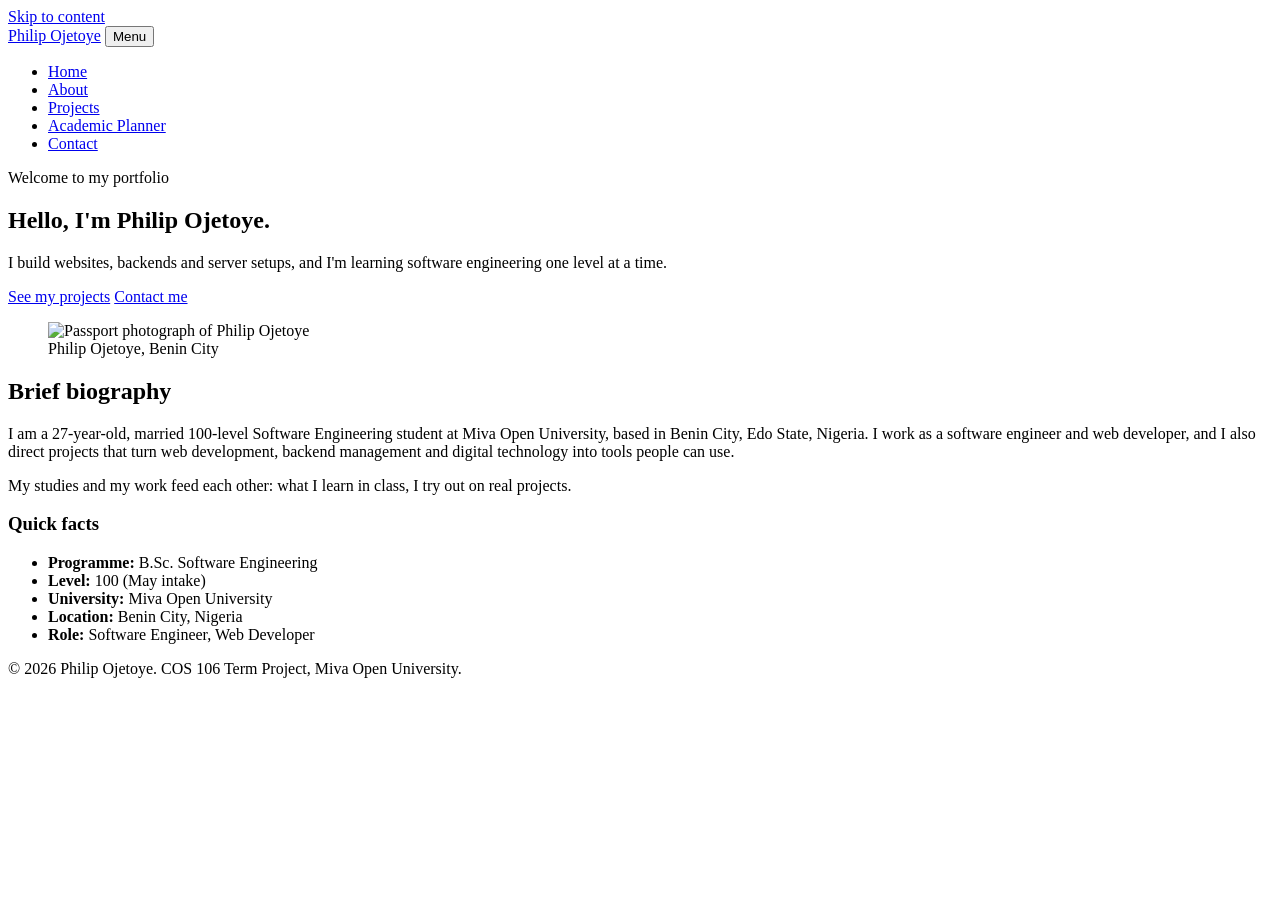
==== index.html @ 6e7d3177 "Add files via upload" ====
<!doctype html>
<html lang="en">
  <head>
    <meta charset="UTF-8" />
    <meta name="viewport" content="width=device-width, initial-scale=1.0" />
    <meta
      name="description"
      content="Philip Ojetoye – Software Engineering student and web developer at Miva Open University."
    />
    <title>Home | Philip Ojetoye</title>
    <link rel="preconnect" href="https://fonts.googleapis.com" />
    <link rel="preconnect" href="https://fonts.gstatic.com" crossorigin />
    <link
      href="https://fonts.googleapis.com/css2?family=Sora:wght@500;700&family=Source+Sans+3:wght@400;600&display=swap"
      rel="stylesheet"
    />
    <link rel="stylesheet" href="css/style.css" />
  </head>
  <body>
    <a class="skip" href="#main">Skip to content</a>
    <header class="site-header">
      <div class="container nav-wrap">
        <a class="logo" href="index.html">Philip Ojetoye</a>
        <button
          class="nav-toggle"
          id="navToggle"
          aria-label="Open menu"
          aria-expanded="false"
        >
          Menu
        </button>
        <nav id="mainNav" aria-label="Main navigation">
          <ul>
            <li><a href="index.html" class="active">Home</a></li>
            <li><a href="about.html">About</a></li>
            <li><a href="projects.html">Projects</a></li>
            <li><a href="planner.html">Academic Planner</a></li>
            <li><a href="contact.html">Contact</a></li>
          </ul>
        </nav>
      </div>
    </header>
    <main id="main">
      <section class="hero">
        <div class="container hero-grid">
          <div class="hero-text">
            <p class="kicker">Welcome to my portfolio</p>
            <h1>Hello, I'm Philip Ojetoye.</h1>
            <p class="lead">
              I build websites, backends and server setups, and I'm learning
              software engineering one level at a time.
            </p>
            <div class="btn-row">
              <a class="btn" href="projects.html">See my projects</a>
              <a class="btn btn-ghost" href="contact.html">Contact me</a>
            </div>
          </div>
          <figure class="hero-photo">
            <img
              src="images/profile.jpeg"
              alt="Passport photograph of Philip Ojetoye"
              onerror="
                this.onerror = null;
                this.src = 'images/placeholder.svg';
              "
            />
            <figcaption>Philip Ojetoye, Benin City</figcaption>
          </figure>
        </div>
      </section>

      <section class="section">
        <div class="container two-col">
          <div>
            <h2>Brief biography</h2>
            <p>
              I am a 27-year-old, married 100-level Software Engineering student
              at Miva Open University, based in Benin City, Edo State, Nigeria.
              I work as a software engineer and web developer, and I also direct
              projects that turn web development, backend management and digital
              technology into tools people can use.
            </p>
            <p>
              My studies and my work feed each other: what I learn in class, I
              try out on real projects.
            </p>
          </div>
          <aside class="fact-card" aria-label="Quick facts">
            <h3>Quick facts</h3>
            <ul class="facts">
              <li><strong>Programme:</strong> B.Sc. Software Engineering</li>
              <li><strong>Level:</strong> 100 (May intake)</li>
              <li><strong>University:</strong> Miva Open University</li>
              <li><strong>Location:</strong> Benin City, Nigeria</li>
              <li><strong>Role:</strong> Software Engineer, Web Developer</li>
            </ul>
          </aside>
        </div>
      </section>
    </main>
    <footer class="site-footer">
      <div class="container">
        <p>
          &copy; <span id="year">2026</span> Philip Ojetoye. COS 106 Term
          Project, Miva Open University.
        </p>
      </div>
    </footer>
    <script src="js/main.js"></script>
  </body>
</html>
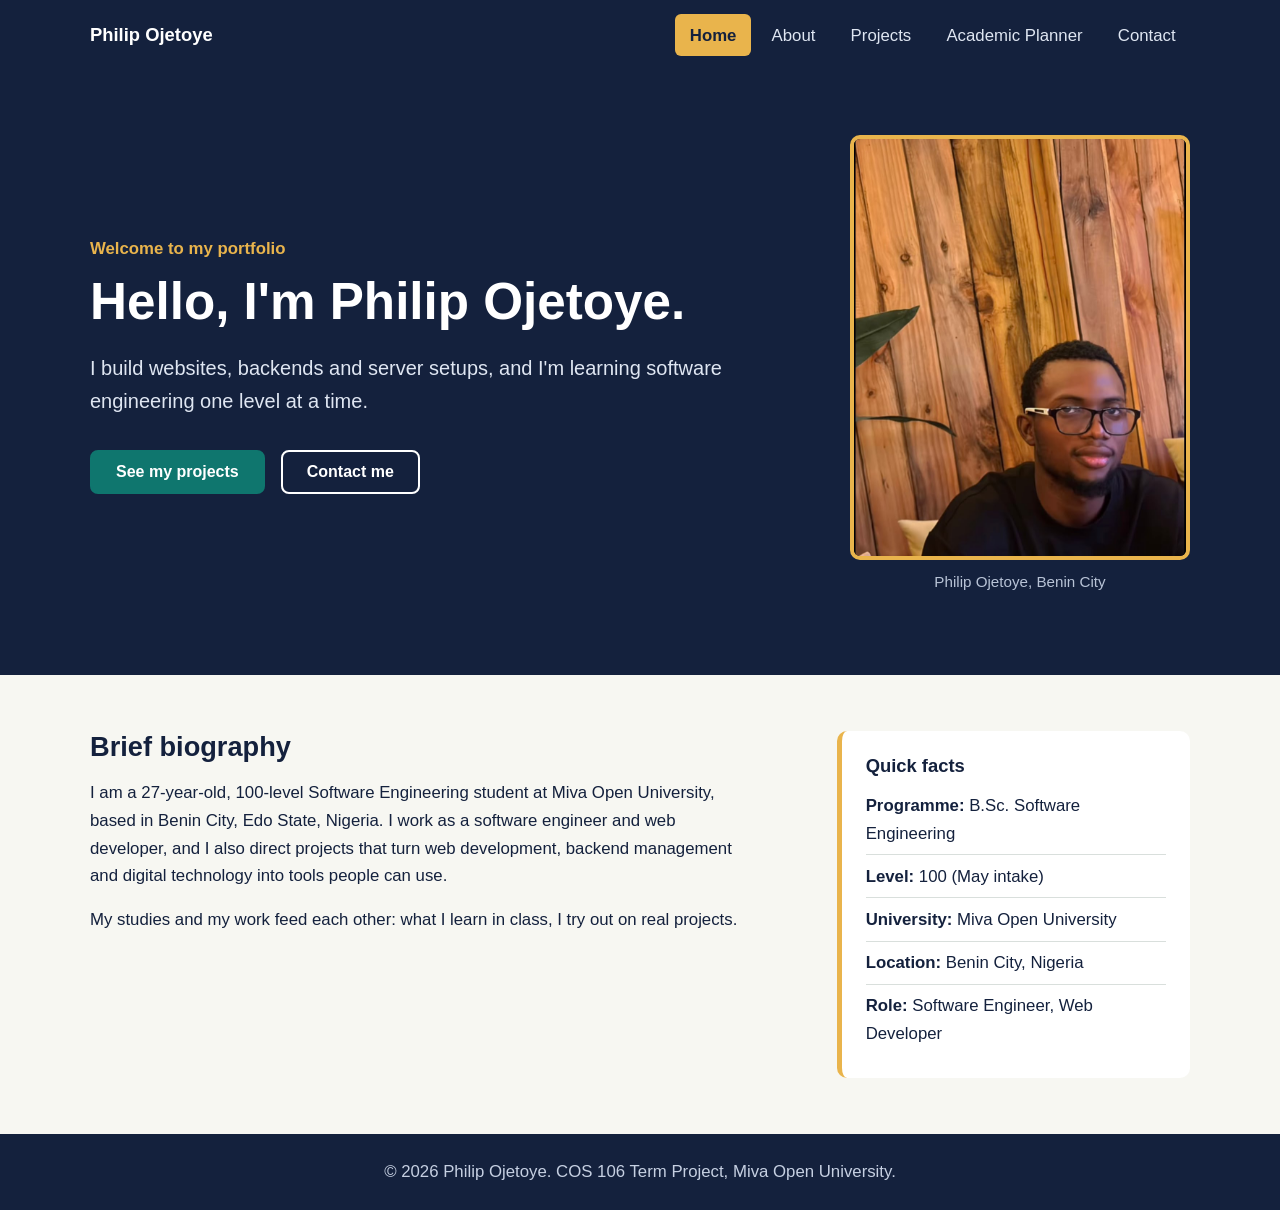
==== commit f2bd4931: "Update index.html" ====
--- a/index.html
+++ b/index.html
@@ -74,7 +74,7 @@
           <div>
             <h2>Brief biography</h2>
             <p>
-              I am a 27-year-old, married 100-level Software Engineering student
+              I am a 27-year-old, 100-level Software Engineering student
               at Miva Open University, based in Benin City, Edo State, Nigeria.
               I work as a software engineer and web developer, and I also direct
               projects that turn web development, backend management and digital
--- a/css/style.css
+++ b/css/style.css
@@ -0,0 +1,518 @@
+:root {
+  --ink: #14213d;
+  --paper: #f7f7f2;
+  --white: #ffffff;
+  --teal: #0f766e;
+  --teal-dark: #0b5a54;
+  --gold: #e9b44c;
+  --muted: #5b6475;
+  --line: #d9dfdc;
+  --alt: #eaf1ee;
+  --danger: #b42318;
+  --radius: 10px;
+}
+* {
+  box-sizing: border-box;
+  margin: 0;
+  padding: 0;
+}
+html {
+  scroll-behavior: smooth;
+}
+body {
+  font-family: "Source Sans 3", Arial, sans-serif;
+  background: var(--paper);
+  color: var(--ink);
+  line-height: 1.65;
+  font-size: 1.05rem;
+}
+h1,
+h2,
+h3,
+.logo {
+  font-family: "Sora", Arial, sans-serif;
+  line-height: 1.2;
+}
+h1 {
+  font-size: clamp(2rem, 5vw, 3.2rem);
+}
+h2 {
+  font-size: 1.7rem;
+  margin-bottom: 1rem;
+}
+h3 {
+  font-size: 1.15rem;
+  margin: 1.5rem 0 0.5rem;
+}
+p {
+  margin-bottom: 1rem;
+  max-width: 70ch;
+}
+img {
+  max-width: 100%;
+  display: block;
+}
+a {
+  color: var(--teal);
+}
+.container {
+  width: min(1100px, 92%);
+  margin-inline: auto;
+}
+.narrow {
+  width: min(720px, 92%);
+}
+.skip {
+  position: absolute;
+  left: -999px;
+  background: var(--gold);
+  padding: 0.5rem 1rem;
+}
+.skip:focus {
+  left: 0;
+  z-index: 100;
+}
+:focus-visible {
+  outline: 3px solid var(--gold);
+  outline-offset: 2px;
+}
+
+/* Header + navigation */
+.site-header {
+  background: var(--ink);
+  position: sticky;
+  top: 0;
+  z-index: 50;
+}
+.nav-wrap {
+  display: flex;
+  justify-content: space-between;
+  align-items: center;
+  padding: 0.9rem 0;
+}
+.logo {
+  color: var(--white);
+  text-decoration: none;
+  font-weight: 700;
+  font-size: 1.15rem;
+}
+nav ul {
+  list-style: none;
+  display: flex;
+  gap: 0.4rem;
+}
+nav a {
+  color: #dfe6f2;
+  text-decoration: none;
+  padding: 0.45rem 0.9rem;
+  border-radius: 6px;
+  display: block;
+  transition:
+    background 0.25s,
+    color 0.25s;
+}
+nav a:hover {
+  background: rgba(255, 255, 255, 0.12);
+  color: var(--white);
+}
+nav a.active {
+  background: var(--gold);
+  color: var(--ink);
+  font-weight: 600;
+}
+.nav-toggle {
+  display: none;
+  background: none;
+  border: 2px solid var(--white);
+  color: var(--white);
+  padding: 0.35rem 0.8rem;
+  border-radius: 6px;
+  cursor: pointer;
+  font: inherit;
+}
+
+/* Hero */
+.hero {
+  background: var(--ink);
+  color: var(--white);
+  padding: 4rem 0 5rem;
+}
+.hero-grid {
+  display: flex;
+  align-items: center;
+  justify-content: space-between;
+  gap: 3rem;
+}
+.hero-text {
+  flex: 1 1 55%;
+  animation: rise 0.8s ease both;
+}
+.kicker {
+  color: var(--gold);
+  font-weight: 600;
+  margin-bottom: 0.5rem;
+}
+.lead {
+  font-size: 1.25rem;
+  color: #dfe6f2;
+  margin: 1.2rem 0 2rem;
+}
+.hero-photo {
+  flex: 0 1 340px;
+}
+.hero-photo img {
+  width: 100%;
+  aspect-ratio: 4/5;
+  object-fit: cover;
+  border-radius: var(--radius);
+  border: 4px solid var(--gold);
+  background: var(--alt);
+}
+.hero-photo figcaption {
+  margin-top: 0.6rem;
+  color: #b8c3d6;
+  font-size: 0.95rem;
+  text-align: center;
+}
+@keyframes rise {
+  from {
+    opacity: 0;
+    transform: translateY(24px);
+  }
+  to {
+    opacity: 1;
+    transform: none;
+  }
+}
+
+/* Buttons */
+.btn-row {
+  display: flex;
+  gap: 1rem;
+  flex-wrap: wrap;
+}
+.btn {
+  display: inline-block;
+  background: var(--teal);
+  color: var(--white);
+  border: 2px solid var(--teal);
+  padding: 0.7rem 1.5rem;
+  border-radius: 8px;
+  font:
+    600 1rem "Source Sans 3",
+    Arial,
+    sans-serif;
+  text-decoration: none;
+  cursor: pointer;
+  transition:
+    transform 0.2s,
+    background 0.2s;
+}
+.btn:hover {
+  background: var(--teal-dark);
+  transform: translateY(-2px);
+}
+.btn-ghost {
+  background: transparent;
+  color: var(--white);
+  border-color: var(--white);
+}
+.btn-ghost:hover {
+  background: rgba(255, 255, 255, 0.15);
+}
+.btn-small {
+  padding: 0.45rem 1rem;
+  font-size: 0.95rem;
+}
+
+/* Sections */
+.section {
+  padding: 3.5rem 0;
+}
+.section.alt {
+  background: var(--alt);
+}
+.page-title {
+  background: var(--ink);
+  color: var(--white);
+  padding: 2.5rem 0;
+}
+.page-title p {
+  color: #c6d0e2;
+  margin: 0.5rem 0 0;
+}
+.two-col {
+  display: grid;
+  grid-template-columns: 2fr 1fr;
+  gap: 2.5rem;
+  align-items: start;
+}
+.fact-card {
+  background: var(--white);
+  border-left: 5px solid var(--gold);
+  border-radius: var(--radius);
+  padding: 1.5rem;
+}
+.fact-card h3 {
+  margin-top: 0;
+}
+.facts {
+  list-style: none;
+}
+.facts li {
+  padding: 0.45rem 0;
+  border-bottom: 1px solid var(--line);
+}
+.facts li:last-child {
+  border: none;
+}
+.list {
+  padding-left: 1.3rem;
+  max-width: 75ch;
+}
+.list li {
+  margin-bottom: 0.6rem;
+}
+.banner {
+  margin: 0 0 1.5rem;
+}
+.banner img {
+  max-height: 220px;
+  width: auto;
+  border-radius: var(--radius);
+}
+
+/* Cards */
+.card-grid {
+  display: grid;
+  grid-template-columns: repeat(auto-fit, minmax(260px, 1fr));
+  gap: 1.5rem;
+  margin-bottom: 1.5rem;
+}
+.card {
+  background: var(--white);
+  border: 1px solid var(--line);
+  border-radius: var(--radius);
+  padding: 1.4rem;
+  transition:
+    transform 0.25s,
+    border-color 0.25s;
+}
+.card:hover {
+  transform: translateY(-4px);
+  border-color: var(--teal);
+}
+.card h3 {
+  margin-top: 0;
+}
+.project img {
+  width: 100%;
+  aspect-ratio: 16/10;
+  object-fit: cover;
+  border-radius: 6px;
+  margin-bottom: 1rem;
+  background: var(--alt);
+}
+
+/* Tables */
+.table-wrap {
+  overflow-x: auto;
+  margin: 1rem 0 1.5rem;
+}
+table {
+  width: 100%;
+  border-collapse: collapse;
+  background: var(--white);
+}
+caption {
+  text-align: left;
+  font-weight: 600;
+  padding-bottom: 0.5rem;
+}
+th,
+td {
+  text-align: left;
+  padding: 0.75rem 1rem;
+  border: 1px solid var(--line);
+  vertical-align: top;
+}
+thead th {
+  background: var(--ink);
+  color: var(--white);
+}
+tbody th {
+  background: var(--alt);
+  width: 30%;
+}
+
+/* Media */
+audio {
+  width: 100%;
+  max-width: 480px;
+  display: block;
+  margin-bottom: 1rem;
+}
+video {
+  width: 100%;
+  max-width: 720px;
+  border-radius: var(--radius);
+  background: #000;
+}
+
+/* Forms */
+label {
+  display: block;
+  font-weight: 600;
+  margin-bottom: 0.3rem;
+}
+input[type="text"],
+input[type="email"],
+textarea {
+  width: 100%;
+  padding: 0.7rem 0.9rem;
+  border: 2px solid var(--line);
+  border-radius: 8px;
+  font: inherit;
+  background: var(--white);
+  color: var(--ink);
+  transition: border-color 0.2s;
+}
+input:focus,
+textarea:focus {
+  border-color: var(--teal);
+  outline: none;
+}
+.field {
+  margin-bottom: 1.2rem;
+}
+.invalid {
+  border-color: var(--danger) !important;
+}
+.error {
+  color: var(--danger);
+  font-size: 0.95rem;
+  display: block;
+  min-height: 1.2rem;
+  margin-top: 0.25rem;
+}
+.success {
+  color: var(--teal-dark);
+  font-weight: 600;
+  margin-top: 1rem;
+}
+
+/* Planner */
+.planner-form {
+  margin-bottom: 1rem;
+}
+.row {
+  display: flex;
+  gap: 0.75rem;
+}
+.row input {
+  flex: 1;
+}
+.counter {
+  color: var(--muted);
+}
+.task-list {
+  list-style: none;
+}
+.task {
+  display: flex;
+  align-items: center;
+  gap: 0.8rem;
+  background: var(--white);
+  border: 1px solid var(--line);
+  border-radius: 8px;
+  padding: 0.8rem 1rem;
+  margin-bottom: 0.6rem;
+  animation: rise 0.3s ease both;
+}
+.task input {
+  width: 1.2rem;
+  height: 1.2rem;
+  accent-color: var(--teal);
+}
+.task span {
+  flex: 1;
+  transition: color 0.2s;
+  word-break: break-word;
+}
+.task.done span {
+  text-decoration: line-through;
+  color: var(--muted);
+}
+.task button {
+  background: none;
+  border: 1px solid var(--danger);
+  color: var(--danger);
+  padding: 0.3rem 0.7rem;
+  border-radius: 6px;
+  cursor: pointer;
+  font: inherit;
+  transition:
+    background 0.2s,
+    color 0.2s;
+}
+.task button:hover {
+  background: var(--danger);
+  color: var(--white);
+}
+.empty {
+  color: var(--muted);
+  text-align: center;
+  padding: 1.5rem 0;
+}
+
+/* Footer */
+.site-footer {
+  background: var(--ink);
+  color: #c6d0e2;
+  padding: 1.5rem 0;
+  text-align: center;
+}
+.site-footer p {
+  margin: 0 auto;
+}
+
+/* Responsive */
+@media (max-width: 800px) {
+  .nav-toggle {
+    display: block;
+  }
+  nav {
+    display: none;
+    position: absolute;
+    top: 100%;
+    left: 0;
+    right: 0;
+    background: var(--ink);
+    padding: 0.5rem 4%;
+  }
+  nav.open {
+    display: block;
+  }
+  nav ul {
+    flex-direction: column;
+  }
+  .hero-grid {
+    flex-direction: column-reverse;
+    text-align: left;
+  }
+  .hero-photo {
+    width: 70%;
+  }
+  .two-col {
+    grid-template-columns: 1fr;
+  }
+  .row {
+    flex-direction: column;
+  }
+}
+@media (prefers-reduced-motion: reduce) {
+  * {
+    animation: none !important;
+    transition: none !important;
+  }
+}
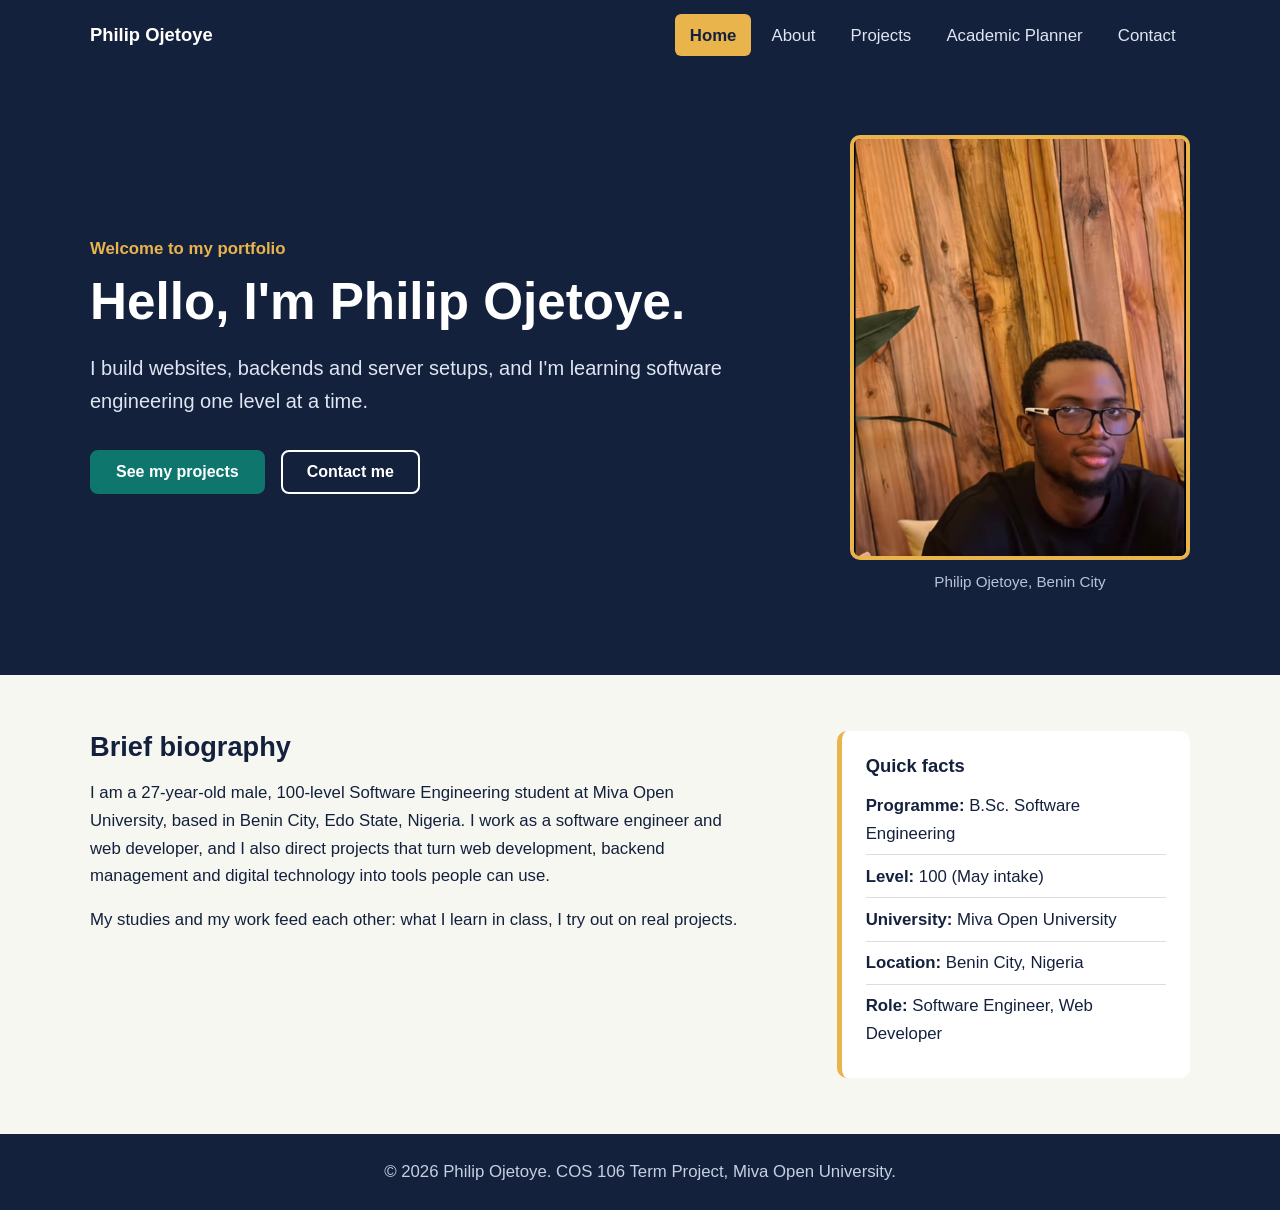
==== commit 652cd537: "Update index.html" ====
--- a/index.html
+++ b/index.html
@@ -74,7 +74,7 @@
           <div>
             <h2>Brief biography</h2>
             <p>
-              I am a 27-year-old, 100-level Software Engineering student
+              I am a 27-year-old male, 100-level Software Engineering student
               at Miva Open University, based in Benin City, Edo State, Nigeria.
               I work as a software engineer and web developer, and I also direct
               projects that turn web development, backend management and digital
